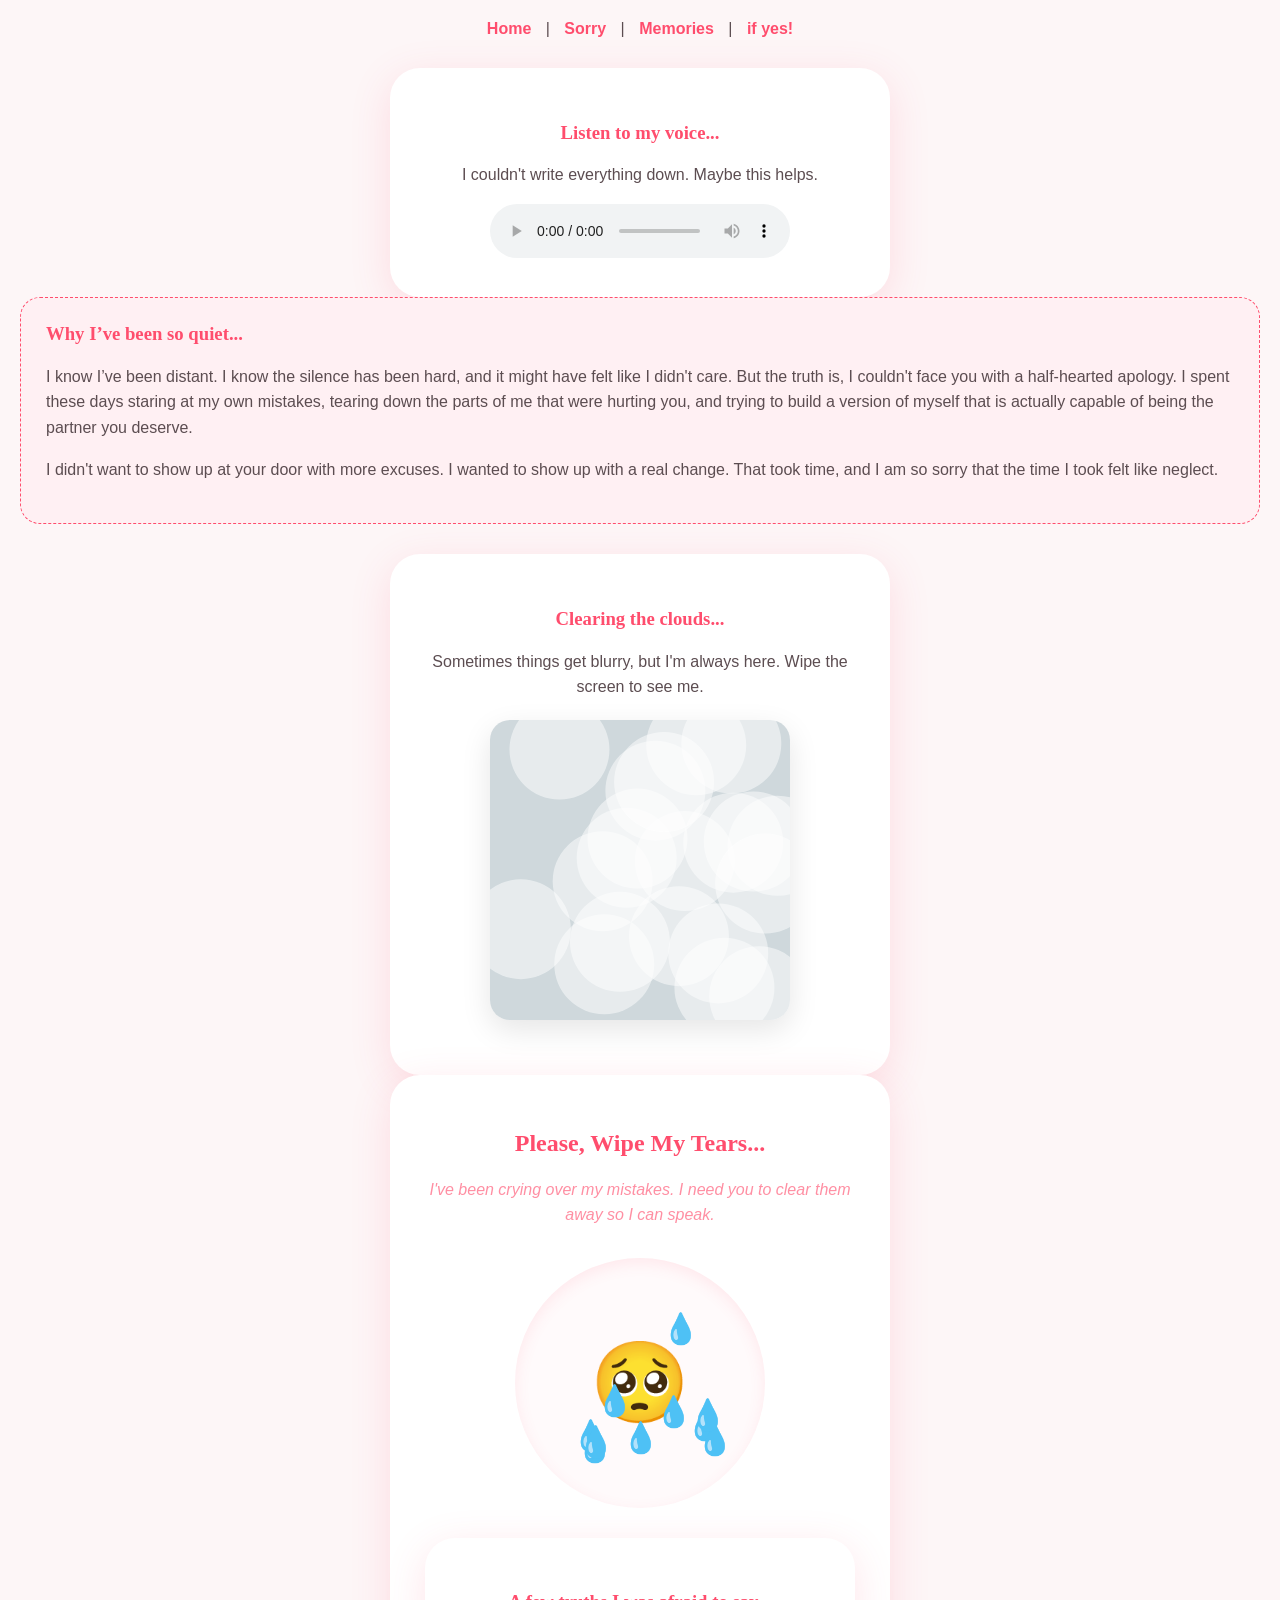
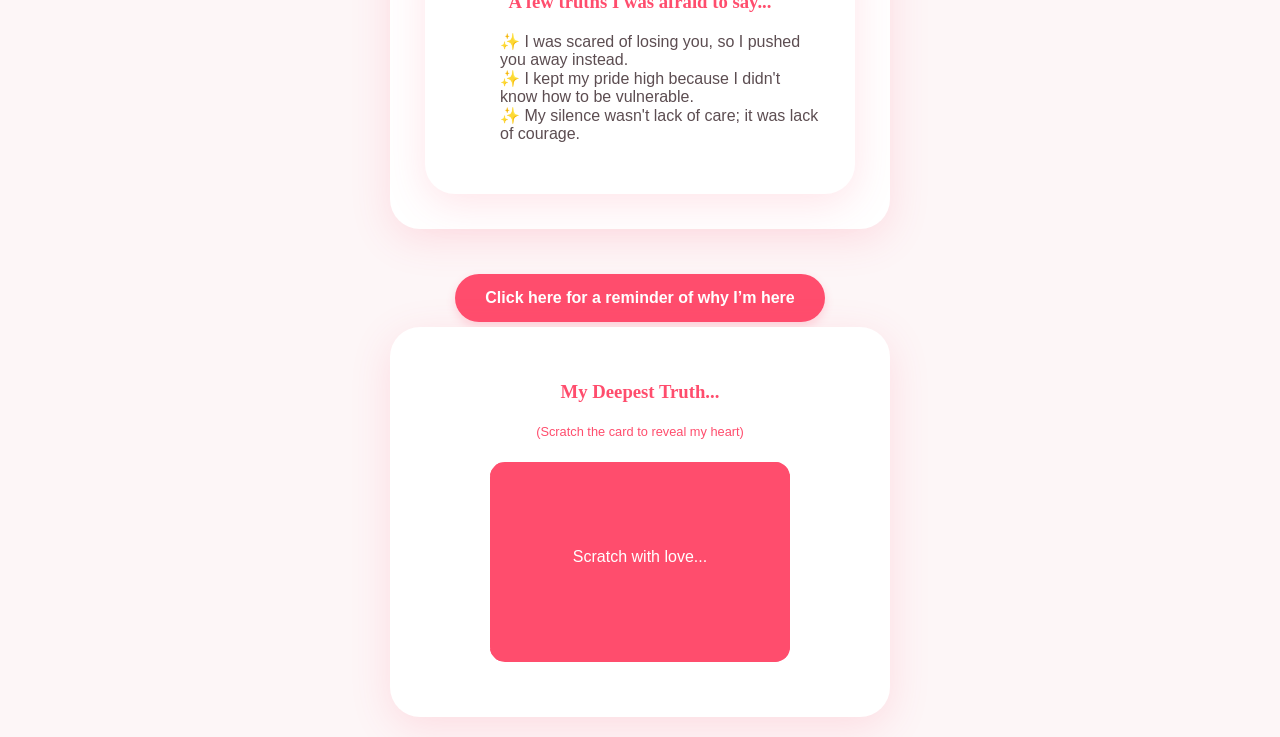
==== apology.html @ 4a4481d3 "Add files via upload" ====
<!DOCTYPE html>
<html lang="en">
<head>
    <meta charset="UTF-8">
    <meta name="viewport" content="width=1024">
    <meta name="viewport" content="width=device-width, initial-scale=1.0">
    <title>I am Sorry</title>
    <script>function createFloatingHeart() {
    const heart = document.createElement('div');
    heart.innerHTML = '❤️';
    heart.style.position = 'fixed';
    heart.style.bottom = '-20px';
    heart.style.left = Math.random() * 100 + 'vw';
    heart.style.fontSize = (Math.random() * 10 + 10) + 'px';
    heart.style.opacity = Math.random();
    heart.style.transition = 'transform 5s linear, opacity 5s linear';
    heart.style.pointerEvents = 'none';
    heart.style.zIndex = '0'; // Stays behind your content
    document.body.appendChild(heart);

    setTimeout(() => {
        heart.style.transform = `translateY(-110vh) rotate(${Math.random() * 360}deg)`;
        heart.style.opacity = '0';
    }, 100);

    setTimeout(() => heart.remove(), 6000);
}

// Create a new heart every 300ms
setInterval(createFloatingHeart, 300);</script>
    <link rel="stylesheet" href="un.css">
    <style>
        /* Special styles for the game area */
        #game-area {
            width: 250px;
            height: 250px;
            margin: 30px auto;
            position: relative;
            background: #fffafb;
            border-radius: 50%;
            display: flex;
            justify-content: center;
            align-items: center;
            font-size: 80px; /* Base face emoji size */
            cursor: pointer;
            box-shadow: inset 0 5px 15px rgba(255, 77, 109, 0.1);
        }
        .tear {
            position: absolute;
            font-size: 30px; /* Size of the water drops */
            transition: opacity 0.3s ease, transform 0.3s ease;
        }
        #apology-text {
            display: none; /* Text starts hidden */
            margin-top: 30px;
            text-align: left;
            border-top: 1px solid #eee;
            padding-top: 20px;
        }
        #game-instruction { margin-bottom: 20px; font-style: italic; color: #ff8fa3; }
    </style>
</head>
<body>
     <div class="nav-bar">
    <a href="index.html">Home</a> | 
    <a href="apology.html">Sorry</a> | 
    <a href="memories.html">Memories</a> | 
    <a href="future.html">if yes!</a>
</div>  
    <div class="container">
    <h3>Listen to my voice...</h3>
    <p>I couldn't write everything down. Maybe this helps.</p>
    <audio controls>
        <source src="sorry.mp3" type="audio/mpeg">
    </audio>
</div>
    <div style="background: #fff0f3; padding: 25px; border-radius: 20px; margin-bottom: 30px; border: 1px dashed #ff4d6d;">
    <h3 style="color: #ff4d6d; margin-top: 0;">Why I’ve been so quiet...</h3>
    <p>I know I’ve been distant. I know the silence has been hard, and it might have felt like I didn't care. But the truth is, I couldn't face you with a half-hearted apology. I spent these days staring at my own mistakes, tearing down the parts of me that were hurting you, and trying to build a version of myself that is actually capable of being the partner you deserve.</p>
    <p>I didn't want to show up at your door with more excuses. I wanted to show up with a real change. That took time, and I am so sorry that the time I took felt like neglect.</p>
</div>
<div class="container">
    <h3>Clearing the clouds...</h3>
    <p>Sometimes things get blurry, but I'm always here. Wipe the screen to see me.</p>
    
    <div id="fog-wrapper">
        <div id="hidden-photo"></div>
        <canvas id="fog-canvas"></canvas>
    </div>
</div>
    <div class="container">
        <h2>Please, Wipe My Tears...</h2>
        <p id="game-instruction">I've been crying over my mistakes. I need you to clear them away so I can speak.</p>
        
        <div id="game-area">
            <span id="face">🥺</span> </div>

        <div id="apology-text">
    <h2 style="color: #ff4d6d; font-size: 2.2rem; margin-bottom: 20px;">I’m ready to be better.</h2>
    
    <div style="text-align: left; line-height: 1.8; color: #5c4d51;">
        <p>You didn’t deserve the pain I caused. When I look back at the past, I see a version of myself that was lost—someone who didn't know how to treasure what was right in front of him. I took for granted the peace you brought into my life, and I am so deeply sorry for the moments I let my own insecurities turn into your burden.</p>

        <p>I’ve spent these last few days in total silence, just trying to process how I could be so blind. It wasn't just about what I did or didn't do; it was about the way I made you feel unseen. That realization is the heaviest thing I’ve ever carried.</p>

        <p><strong>I don't just want to "fix" this.</strong> I want to rebuild it. I want to build a foundation that is stronger, deeper, and more honest than anything we’ve had before. I want to be the person who hears you, holds you, and protects you—not just when it’s easy, but when it’s hard.</p>

        <p>I know words are just echoes, but they are all I have right now to reach you. I am ready to do the work. I am ready to earn my place back in your life, one day at a time, for as long as it takes. You are the only person I want to walk through this life with. Please, let me show you the man I am becoming for us.</p>
        <div style="margin-top: 50px;">
    <h3>My Path Forward</h3>
    <p>I have mapped out exactly how I want to be better for you. It’s not just words; it’s a plan:</p>
    <div style="display: flex; flex-direction: column; gap: 10px; margin-top: 15px;">
        <div style="background: white; padding: 15px; border-radius: 10px; border: 1px solid #ff4d6d;">
            <strong>Listening First:</strong> I am learning to listen to hear you, not to respond.
        </div>
        <div style="background: white; padding: 15px; border-radius: 10px; border: 1px solid #ff4d6d;">
            <strong>Being Present:</strong> I am committing to being the safe space where you can share anything without fear of judgment.
        </div>
        <div style="background: white; padding: 15px; border-radius: 10px; border: 1px solid #ff4d6d;">
            <strong>Consistency:</strong> I want to show up for you, every day, in the small ways that actually matter.
        </div>
    </div>
</div>
        <p style="text-align: center; margin-top: 30px; font-size: 1.2rem; font-weight: bold;"><a href="future.html" class="btn">Can we try again?</a></p>
    </div>
</div>
<div class="container">
    <h3>A few truths I was afraid to say...</h3>
    <ul id="confession-list" style="text-align: left; list-style: none;">
        <li>✨ I was scared of losing you, so I pushed you away instead.</li>
        <li>✨ I kept my pride high because I didn't know how to be vulnerable.</li>
        <li>✨ My silence wasn't lack of care; it was lack of courage.</li>
    </ul>
</div>
    </div>
    
    <div style="margin-top: 40px; text-align: center;">
    <button onclick="showSurprise()" style="background: #ff4d6d; color: white; border: none; padding: 15px 30px; border-radius: 30px; cursor: pointer; font-size: 1rem;">
        Click here for a reminder of why I’m here
    </button>
    <p id="surprise" style="display: none; margin-top: 20px; font-size: 1.2rem; font-style: italic; color: #ff4d6d;">
        "Because the version of us that makes it through this will be stronger than anything else in the world. I still believe in 'us' more than I believe in anything else."
    </p>
</div>

<div class="container">
    <h3>My Deepest Truth...</h3>
    <p style="font-size: 0.8rem; color: #ff4d6d;">(Scratch the card to reveal my heart)</p>
    
    <div class="scratch-container">
        <div class="secret-para">
            <p>
                "In a world full of noise, you are my favorite sound. I’m sorry for the silence—I promise to be your safe place from now until forever. I love you, Pookie."</p>
        </div>
        <canvas id="scratch-canvas" width="300" height="200"></canvas>
    </div>
</div>
<script>function initScratchCard() {
    const canvas = document.getElementById('scratch-canvas');
    if (!canvas) return;
    const ctx = canvas.getContext('2d');
    
    // 1. Fill the canvas with a "Scratch Layer" color
    ctx.fillStyle = '#ff4d6d'; // You can also use a gradient or image here
    ctx.fillRect(0, 0, canvas.width, canvas.height);
    
    // Add some "shimmer" text to the scratch layer
    ctx.fillStyle = "white";
    ctx.font = "16px Arial";
    ctx.textAlign = "center";
    ctx.fillText("Scratch with love...", canvas.width/2, canvas.height/2);

    let isDrawing = false;

    function scratch(e) {
        if (!isDrawing) return;
        
        // Get correct coordinates for mouse or touch
        const rect = canvas.getBoundingClientRect();
        const x = (e.clientX || e.touches[0].clientX) - rect.left;
        const y = (e.clientY || e.touches[0].clientY) - rect.top;

        ctx.globalCompositeOperation = 'destination-out'; // The magic "eraser" mode
        ctx.beginPath();
        ctx.arc(x, y, 20, 0, Math.PI * 2); // Size of the scratch "brush"
        ctx.fill();
    }

    // Event Listeners for Mouse & Touch
    canvas.addEventListener('mousedown', () => isDrawing = true);
    canvas.addEventListener('touchstart', () => isDrawing = true);
    window.addEventListener('mouseup', () => isDrawing = false);
    window.addEventListener('touchend', () => isDrawing = false);
    canvas.addEventListener('mousemove', scratch);
    canvas.addEventListener('touchmove', scratch);
}

// Run it when the page loads
window.addEventListener('DOMContentLoaded', initScratchCard);</script>
<script>
    function showSurprise() {
        document.getElementById('surprise').style.display = 'block';
    }
</script>

    <script>
        // --- GAME LOGIC ---
        const gameArea = document.getElementById('game-area');
        const face = document.getElementById('face');
        const apologyText = document.getElementById('apology-text');
        const instruction = document.getElementById('game-instruction');
        const tearCount = 10; // Number of tears she has to click
        let remainingTears = tearCount;

        // Generate tears randomly inside the face area
        for (let i = 0; i < tearCount; i++) {
            const tear = document.createElement('span');
            tear.innerHTML = '💧';
            tear.className = 'tear';
            
            // Random position (adjusting slightly so they stay near the eyes/face)
            const randomTop = Math.random() * 60 + 20; // 20% to 80% from top
            const randomLeft = Math.random() * 60 + 20; // 20% to 80% from left
            
            tear.style.top = `${randomTop}%`;
            tear.style.left = `${randomLeft}%`;
            
            // When she clicks a tear
            tear.addEventListener('click', function(e) {
                // Prevent clicking on the 'face' beneath
                e.stopPropagation(); 
                
                // Animate and remove the tear
                this.style.opacity = '0';
                this.style.transform = 'scale(2)';
                
                setTimeout(() => {
                    this.remove();
                    remainingTears--;
                    
                    // Check if all tears are cleared
                    if (remainingTears === 0) {
                        endGame();
                    }
                }, 300);
            });
            
            gameArea.appendChild(tear);
        }

        function endGame() {
            face.innerHTML = '😌'; // Face changes to relief
            gameArea.style.cursor = 'default';
            instruction.innerHTML = "Thank you. Now, please read my heart.";
            
            // Show the apology text smoothly
            apologyText.style.display = 'block';
            apologyText.style.animation = 'fadeIn 1.5s';
        }
    </script>
    <style>
        /* Subtle fade-in animation */
        @keyframes fadeIn { from { opacity: 0; } to { opacity: 1; } }
    </style>


<script>
    const canvas = document.getElementById('scratch');
    const ctx = canvas.getContext('2d');
    ctx.fillStyle = "#ff4d6d";
    ctx.fillRect(0,0,300,100);
    
    canvas.onmousemove = (e) => {
        ctx.clearRect(e.offsetX, e.offsetY, 20, 20);
        if(e.offsetX > 250) document.getElementById('revealed').style.display = 'block';
    }
</script>
<script>function initFogEffect() {
    const canvas = document.getElementById('fog-canvas');
    if (!canvas) return;
    
    const ctx = canvas.getContext('2d');
    const container = document.getElementById('fog-wrapper');
    
    // Set canvas size to match the container
    canvas.width = container.offsetWidth;
    canvas.height = container.offsetHeight;

    // 1. Create the "Cloudy/Foggy" layer
    ctx.fillStyle = "#cfd8dc"; // Soft grey-blue cloud color
    ctx.fillRect(0, 0, canvas.width, canvas.height);
    
    // Add some "fog" texture
    ctx.fillStyle = "white";
    ctx.globalAlpha = 0.5;
    for(let i=0; i<20; i++) {
        ctx.beginPath();
        ctx.arc(Math.random()*canvas.width, Math.random()*canvas.height, 50, 0, Math.PI*2);
        ctx.fill();
    }
    ctx.globalAlpha = 1.0;

    let isWiping = false;

    function wipe(e) {
        if (!isWiping) return;
        
        const rect = canvas.getBoundingClientRect();
        const x = (e.clientX || e.touches[0].clientX) - rect.left;
        const y = (e.clientY || e.touches[0].clientY) - rect.top;

        // The "Erasing" effect
        ctx.globalCompositeOperation = 'destination-out';
        ctx.beginPath();
        ctx.arc(x, y, 30, 0, Math.PI * 2); // Size of the wipe
        ctx.fill();
    }

    // Mouse Events
    canvas.addEventListener('mousedown', () => isWiping = true);
    window.addEventListener('mouseup', () => isWiping = false);
    canvas.addEventListener('mousemove', wipe);

    // Touch Events (Mobile)
    canvas.addEventListener('touchstart', (e) => { isWiping = true; wipe(e); });
    canvas.addEventListener('touchend', () => isWiping = false);
    canvas.addEventListener('touchmove', (e) => { e.preventDefault(); wipe(e); });
}

// Ensure it runs after the page is fully loaded
window.addEventListener('load', initFogEffect);</script>
</body>
</html>
---- un.css ----
body { background: #fdf6f7; color: #5c4d51; font-family: 'Segoe UI', sans-serif; display: flex; flex-direction: column; align-items: center; min-height: 100vh; margin: 0; padding: 20px; }
.container { background: white; padding: 40px; border-radius: 30px; box-shadow: 0 10px 30px rgba(0,0,0,0.08); max-width: 600px; text-align: center; }
h1, h2 { color: #ff4d6d; }
.btn { display: inline-block; margin-top: 20px; padding: 12px 30px; background: #ff4d6d; color: white; text-decoration: none; border-radius: 25px; transition: 0.3s; }
.btn:hover { transform: scale(1.05); background: #ff758c; }
#heart-rain { position: fixed; top: 0; left: 0; width: 100%; height: 100%; pointer-events: none; z-index: -1; }
.nav-bar { margin-bottom: 30px; }
.nav-bar a { margin: 0 10px; color: #ff4d6d; text-decoration: none; font-weight: bold; }

@import url('https://fonts.googleapis.com/css2?family=Dancing+Script:wght@600&family=Outfit:wght@300;400&display=swap');

body {
    background: #fdf6f7;
    color: #5c4d51;
    font-family: 'Outfit', sans-serif;
    display: flex;
    justify-content: center;
    align-items: center;
    min-height: 100vh;
    margin: 0;
    padding: 20px;
    overflow-x: hidden;
}

.container {
    background: white;
    padding: 40px;
    border-radius: 30px;
    box-shadow: 0 10px 30px rgba(255, 77, 109, 0.1);
    max-width: 600px;
    text-align: center;
    width: 90%; /* Mobile friendly */
}

h1, h2 {
    font-family: 'Dancing Script', cursive;
    color: #ff4d6d;
}

p { font-weight: 300; }

.btn {
    display: inline-block;
    margin-top: 20px;
    padding: 12px 30px;
    background: #ff4d6d;
    color: white;
    text-decoration: none;
    border-radius: 25px;
    font-weight: 400;
    transition: 0.3s;
}

.btn:hover { transform: scale(1.05); background: #ff758c; }



/* 1. Global Reset & Soft Animations */
* { box-sizing: border-box; }
body {
    background-color: #fdf6f7;
    color: #5c4d51;
    font-family: 'Outfit', sans-serif;
    margin: 0;
    padding: 20px;
    display: flex;
    justify-content: center;
    align-items: center;
    min-height: 100vh;
    animation: pulseBg 10s infinite alternate;
}

@keyframes pulseBg {
    0% { background-color: #fdf6f7; }
    50% { background-color: #fff0f3; }
    100% { background-color: #fdf6f7; }
}

/* 2. Unified Container */
.container {
    background: white;
    padding: 40px;
    border-radius: 30px;
    box-shadow: 0 10px 30px rgba(255, 77, 109, 0.1);
    max-width: 600px;
    width: 100%;
    text-align: center;
}

/* 3. Text Styling */
h1, h2, h3 { font-family: 'Dancing Script', cursive; color: #ff4d6d; }
p { font-weight: 300; line-height: 1.6; }

/* 4. Unified Button Styles (Works for <button> and class="btn") */
.btn, button {
    display: inline-block;
    padding: 15px 35px;
    background: #ff4d6d;
    color: white;
    text-decoration: none;
    border-radius: 30px;
    font-weight: 600;
    border: none;
    cursor: pointer;
    transition: all 0.3s ease;
    box-shadow: 0 4px 15px rgba(255, 77, 109, 0.3);
    margin: 10px;
}

.btn:hover, button:hover {
    transform: translateY(-3px);
    box-shadow: 0 8px 20px rgba(255, 77, 109, 0.4);
    background: #ff758c;
}

/* 5. Footer & Navigation */
footer { margin-top: 50px; font-size: 0.8rem; color: #aaa; }
.nav-bar { margin-bottom: 30px; }
.nav-bar a { margin: 0 10px; color: #ff4d6d; text-decoration: none; font-weight: bold; }

/* 6. Dark Mode Support */
@media (prefers-color-scheme: dark) {
    body { background: #121212; color: #ffffff; }
    .container { background: #1e1e1e; }
}





/* Global Reset & Base Style */
* { box-sizing: border-box; transition: background-color 0.5s ease; }

body {
    background-color: #fdf6f7;
    color: #5c4d51;
    font-family: 'Outfit', sans-serif;
    margin: 0;
    min-height: 100vh;
    display: flex;
    justify-content: center;
    align-items: center;
    padding: 20px;
}

.container {
    background: white;
    padding: 35px;
    border-radius: 30px;
    box-shadow: 0 10px 40px rgba(255, 77, 109, 0.15);
    max-width: 500px;
    width: 100%;
    text-align: center;
}

h1 { font-family: 'Dancing Script', cursive; color: #ff4d6d; font-size: 2.5rem; margin-bottom: 10px; }

.feature-box {
    margin: 20px 0;
    padding: 15px;
    background: #fffafb;
    border-radius: 20px;
}

/* Unified Button Style */
.btn, button {
    padding: 12px 25px;
    background: #ff4d6d;
    color: white;
    text-decoration: none;
    border-radius: 25px;
    font-weight: 600;
    border: none;
    cursor: pointer;
    margin: 5px;
    font-size: 0.9rem;
    box-shadow: 0 4px 10px rgba(255, 77, 109, 0.2);
}

.btn:hover, button:hover {
    transform: scale(1.05);
    background: #ff758c;
}

hr { border: none; border-top: 1px solid #eee; margin: 25px 0; }

.nav-links { display: flex; flex-direction: column; gap: 10px; }


/* Envelope Container */
.envelopes-container {
    display: flex;
    justify-content: center;
    gap: 50px;
    flex-wrap: wrap;
    margin-top: 50px;
}

.envelope-wrapper {
    position: relative;
    cursor: pointer;
}

.letter-check {
    display: none; /* Hide the actual checkbox */
}

.envelope {
    position: relative;
    width: 150px;
    height: 100px;
    background: #ffccd5; /* Bottom fold color */
}

/* The Paper inside */
.letter {
    position: absolute;
    bottom: 0;
    left: 10px;
    width: 130px;
    height: 80px;
    background: white;
    padding: 10px;
    font-size: 10px;
    transition: 0.5s;
    z-index: 2;
    overflow: hidden;
    box-shadow: 0 0 5px rgba(0,0,0,0.1);
}

.letter p { font-size: 0.6rem; color: #ff4d6d; line-height: 1.2; }

/* The Flap (Top) */
.top {
    position: absolute;
    top: 0;
    left: 0;
    width: 0;
    height: 0;
    border-left: 75px solid transparent;
    border-right: 75px solid transparent;
    border-top: 60px solid #ff4d6d; /* Flap color */
    transform-origin: top;
    transition: 0.4s;
    z-index: 4;
}

/* The Front sides of envelope */
.front {
    position: absolute;
    bottom: 0;
    left: 0;
    width: 0;
    height: 0;
    border-left: 75px solid #ffccd5;
    border-right: 75px solid #ffccd5;
    border-bottom: 50px solid #ffb3c1;
    z-index: 3;
}

/* THE ACTION: When checkbox is checked */
.letter-check:checked + .envelope .top {
    transform: rotateX(180deg);
    z-index: 1;
}

.letter-check:checked + .envelope .letter {
    transform: translateY(-50px);
    height: 120px;
    z-index: 2;
}

.label-text {
    margin-top: 15px;
    font-weight: bold;
    font-size: 0.8rem;
    color: #ff4d6d;
}   


/* Timeline Container */
.timeline {
    position: relative;
    max-width: 400px;
    margin: 40px auto;
    padding-left: 30px;
    text-align: left;
    border-left: 2px dashed #ffb3c1;
}

.timeline-item {
    position: relative;
    margin-bottom: 40px;
}

.timeline-dot {
    position: absolute;
    left: -37px;
    top: 5px;
    width: 12px;
    height: 12px;
    background: #ff4d6d;
    border-radius: 50%;
    border: 2px solid white;
}

.timeline-date {
    font-weight: bold;
    color: #ff4d6d;
    font-size: 0.9rem;
}

.timeline-content {
    background: #fffafb;
    padding: 15px;
    border-radius: 15px;
    box-shadow: 0 5px 15px rgba(255, 77, 109, 0.05);
}

.timeline-content h4 {
    margin: 0 0 5px 0;
    font-size: 1rem;
}

.timeline-content p {
    margin: 0;
    font-size: 0.85rem;
    color: #777;
}

/* Future Pulsing Effect */
.pulsing {
    animation: heartbeat 1.5s infinite;
    background: #ff4d6d;
    box-shadow: 0 0 0 0 rgba(255, 77, 109, 0.7);
}

@keyframes heartbeat {
    0% { transform: scale(1); box-shadow: 0 0 0 0 rgba(255, 77, 109, 0.7); }
    70% { transform: scale(1.2); box-shadow: 0 0 0 10px rgba(255, 77, 109, 0); }
    100% { transform: scale(1); box-shadow: 0 0 0 0 rgba(255, 77, 109, 0); }
}

.highlight .timeline-content {
    border: 1px solid #ff4d6d;
    background: #fff0f3;
}
.scratch-container {
    position: relative;
    width: 300px;
    height: 200px;
    margin: 20px auto;
    user-select: none; /* Prevents text highlighting while scratching */
}

.secret-para {
    position: absolute;
    top: 0;
    left: 0;
    width: 100%;
    height: 100%;
    background: #fff0f3;
    padding: 15px;
    display: flex;
    align-items: center;
    justify-content: center;
    border-radius: 15px;
    border: 2px dashed #ff4d6d;
}

.secret-para p {
    font-size: 0.85rem;
    line-height: 1.4;
    color: #5c4d51;
    margin: 0;
}

#scratch-canvas {
    position: absolute;
    top: 0;
    left: 0;
    cursor: crosshair;
    border-radius: 15px;
    touch-action: none; /* Crucial for mobile scratching */
}

.secret-para p {
    font-family: 'Dancing Script', cursive; /* Makes it look like a handwritten note */
    font-size: 1.2rem;
    line-height: 1.5;
    color: #ff4d6d;
    text-align: center;
    padding: 10px;
}

#fog-wrapper {
    position: relative;
    width: 300px;
    height: 300px;
    margin: 20px auto;
    border-radius: 20px;
    overflow: hidden;
    box-shadow: 0 10px 30px rgba(0,0,0,0.1);
    cursor: crosshair;
}

#hidden-photo {
    position: absolute;
    top: 0;
    left: 0;
    width: 100%;
    height: 100%;
    background-image: url('your-happy-photo.jpg'); /* REPLACE WITH YOUR PHOTO NAME */
    background-size: cover;
    background-position: center;
}

#fog-canvas {
    position: absolute;
    top: 0;
    left: 0;
    z-index: 2;
    touch-action: none; /* Prevents scrolling while wiping on mobile */
}

.time-capsule {
    background: #fff0f3;
    padding: 20px;
    border-radius: 20px;
    border-left: 5px solid #ff4d6d;
    margin: 20px 0;
    font-style: italic;
}
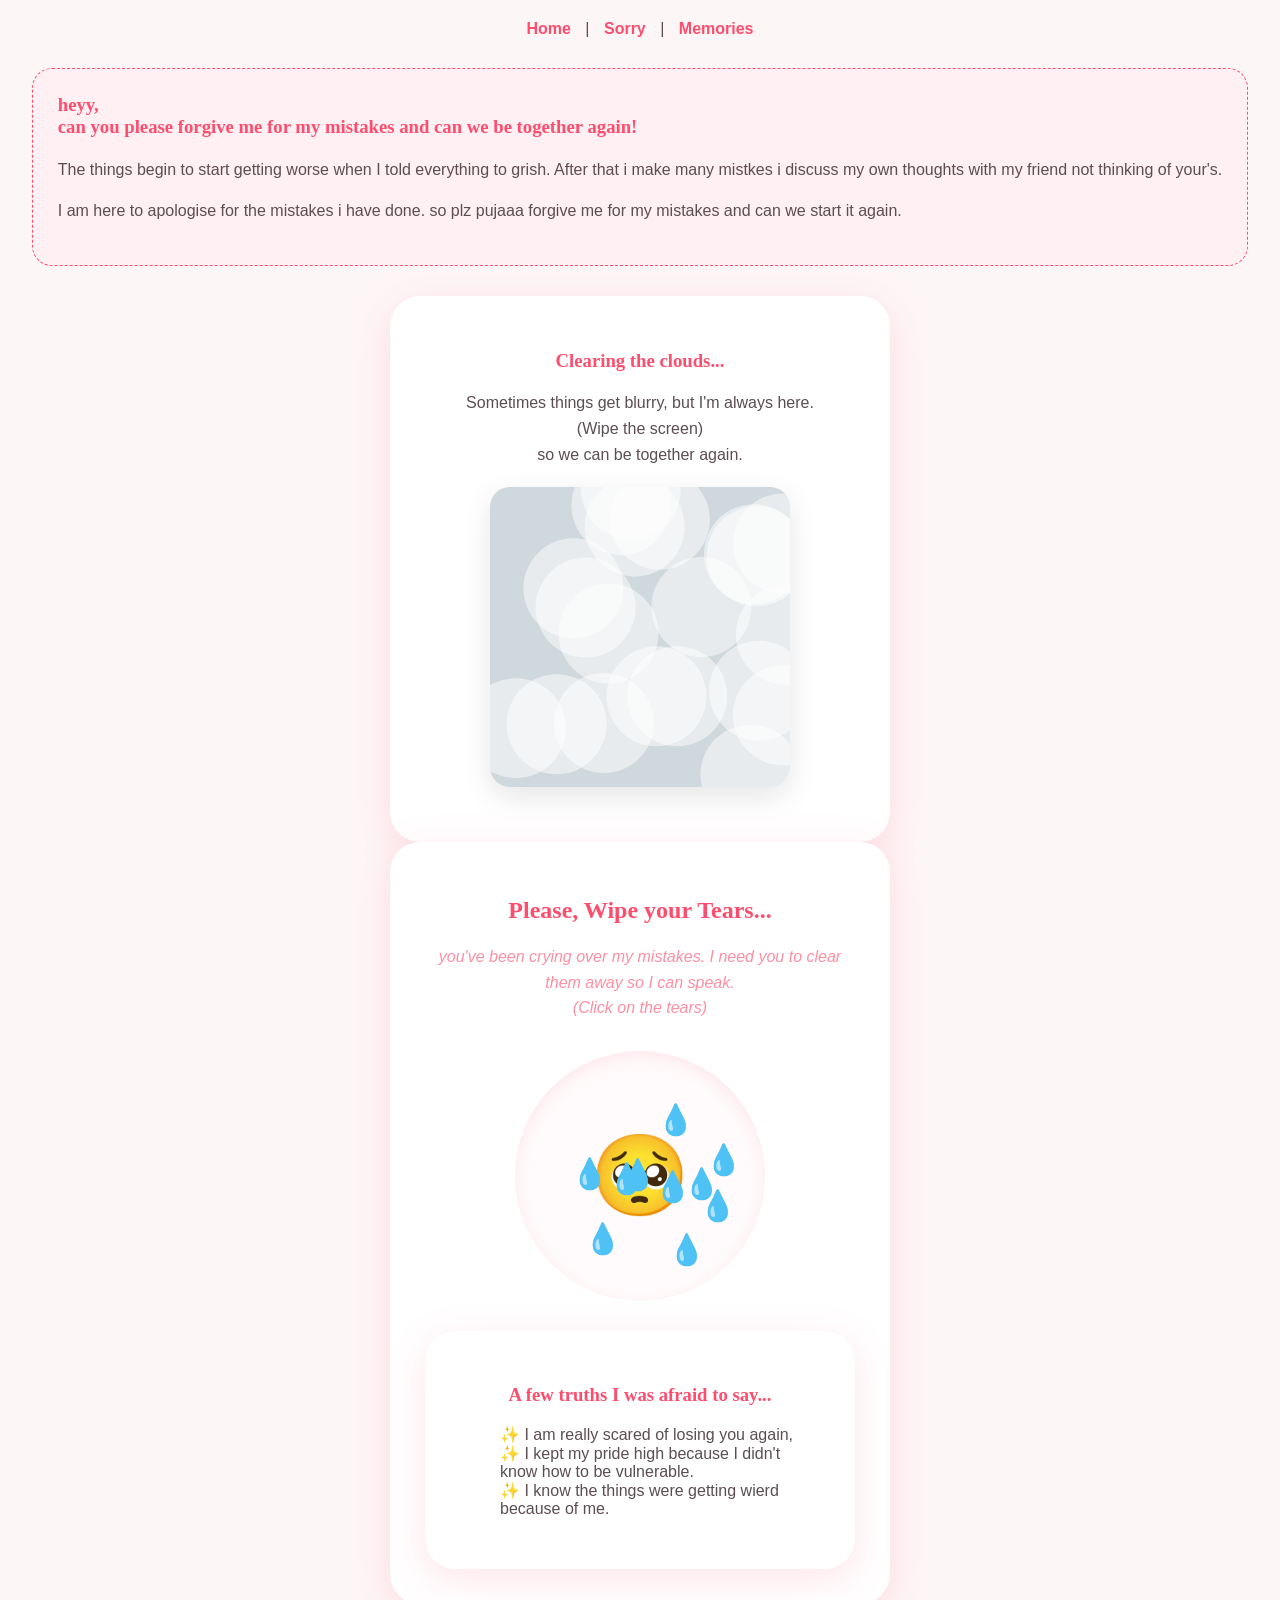
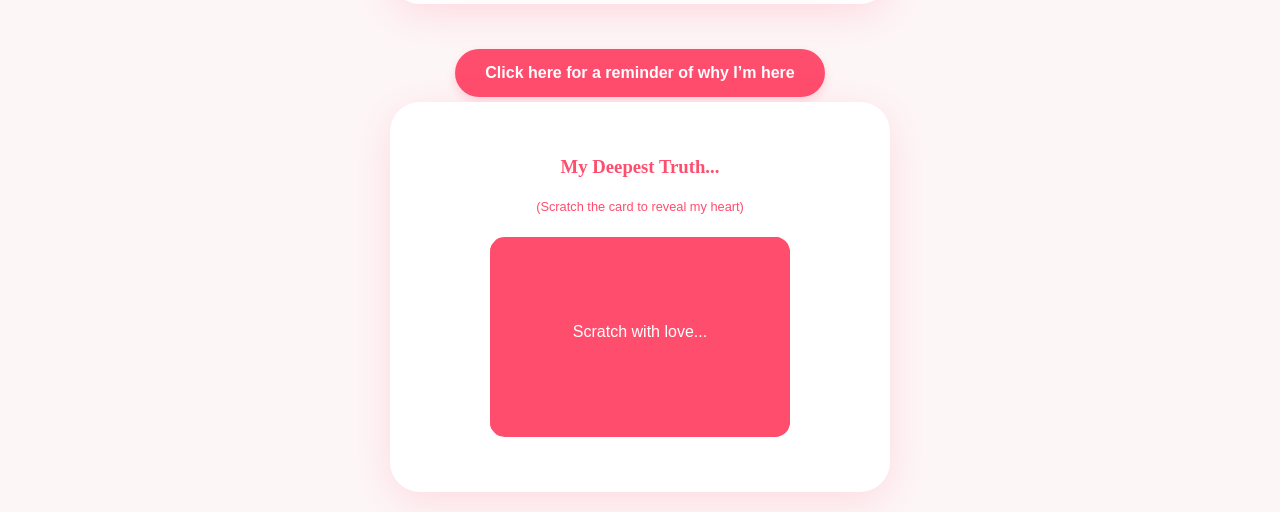
==== commit ead1e1b9: "Update apology.html" ====
--- a/apology.html
+++ b/apology.html
@@ -61,27 +61,26 @@
     </style>
 </head>
 <body>
+    <div id="loader">
+    <div class="heart-pulse"></div>
+</div>
+
      <div class="nav-bar">
     <a href="index.html">Home</a> | 
     <a href="apology.html">Sorry</a> | 
-    <a href="memories.html">Memories</a> | 
-    <a href="future.html">if yes!</a>
+    <a href="memories.html">Memories</a>
 </div>  
-    <div class="container">
-    <h3>Listen to my voice...</h3>
-    <p>I couldn't write everything down. Maybe this helps.</p>
-    <audio controls>
-        <source src="sorry.mp3" type="audio/mpeg">
-    </audio>
-</div>
+    
     <div style="background: #fff0f3; padding: 25px; border-radius: 20px; margin-bottom: 30px; border: 1px dashed #ff4d6d;">
-    <h3 style="color: #ff4d6d; margin-top: 0;">Why I’ve been so quiet...</h3>
-    <p>I know I’ve been distant. I know the silence has been hard, and it might have felt like I didn't care. But the truth is, I couldn't face you with a half-hearted apology. I spent these days staring at my own mistakes, tearing down the parts of me that were hurting you, and trying to build a version of myself that is actually capable of being the partner you deserve.</p>
-    <p>I didn't want to show up at your door with more excuses. I wanted to show up with a real change. That took time, and I am so sorry that the time I took felt like neglect.</p>
+    <h3 style="color: #ff4d6d; margin-top: 0;">heyy,<br> can you please forgive me for my mistakes and can we be together again!</h3>
+    <p>The things begin to start getting worse when I told everything to grish. After that i make many mistkes i discuss my own thoughts with my friend not thinking of your's.</p>
+    <p>I am here to apologise for the mistakes i have done. so plz pujaaa forgive me for my mistakes and can we start it again.</p>
 </div>
 <div class="container">
     <h3>Clearing the clouds...</h3>
-    <p>Sometimes things get blurry, but I'm always here. Wipe the screen to see me.</p>
+    <p>Sometimes things get blurry, but I'm always here. <br>(Wipe the screen)<br> 
+        so we can be together again.
+    </p>
     
     <div id="fog-wrapper">
         <div id="hidden-photo"></div>
@@ -89,36 +88,35 @@
     </div>
 </div>
     <div class="container">
-        <h2>Please, Wipe My Tears...</h2>
-        <p id="game-instruction">I've been crying over my mistakes. I need you to clear them away so I can speak.</p>
+        <h2>Please, Wipe your Tears...</h2>
+        <p id="game-instruction">you've been crying over my mistakes. I need you to clear them away so I can speak.<br>(Click on the tears)</p>
         
         <div id="game-area">
             <span id="face">🥺</span> </div>
 
         <div id="apology-text">
-    <h2 style="color: #ff4d6d; font-size: 2.2rem; margin-bottom: 20px;">I’m ready to be better.</h2>
+    <h2 style="color: #ff4d6d; font-size: 2.2rem; margin-bottom: 20px;">I think you're ready to be better.</h2>
     
     <div style="text-align: left; line-height: 1.8; color: #5c4d51;">
-        <p>You didn’t deserve the pain I caused. When I look back at the past, I see a version of myself that was lost—someone who didn't know how to treasure what was right in front of him. I took for granted the peace you brought into my life, and I am so deeply sorry for the moments I let my own insecurities turn into your burden.</p>
-
-        <p>I’ve spent these last few days in total silence, just trying to process how I could be so blind. It wasn't just about what I did or didn't do; it was about the way I made you feel unseen. That realization is the heaviest thing I’ve ever carried.</p>
-
-        <p><strong>I don't just want to "fix" this.</strong> I want to rebuild it. I want to build a foundation that is stronger, deeper, and more honest than anything we’ve had before. I want to be the person who hears you, holds you, and protects you—not just when it’s easy, but when it’s hard.</p>
-
-        <p>I know words are just echoes, but they are all I have right now to reach you. I am ready to do the work. I am ready to earn my place back in your life, one day at a time, for as long as it takes. You are the only person I want to walk through this life with. Please, let me show you the man I am becoming for us.</p>
+        <p>You didn’t deserve the pain I caused. I think i was able to clear all the things i have done, whenever i think of u i regret about being so rude to you, even when you were so good to me.</p>
+
+        <p>I know u have wasted so much time thinking of me but i can't resist that i was also doing the same. so i decided to make this apology website for you because i dont have anything to do.</p>
+
+        <p>i think my self realisation is the heaviest thing i am carring now a days.</p>
+
+        <p>And if you are thinking i did this all with AI and all so plz i create this whole thing only for you,<hr>4K5H_5606
         <div style="margin-top: 50px;">
     <h3>My Path Forward</h3>
-    <p>I have mapped out exactly how I want to be better for you. It’s not just words; it’s a plan:</p>
+    <p>I think i was wrong at the time when i reacted at you,you were listening to me even when the mistakes were mine</p>
     <div style="display: flex; flex-direction: column; gap: 10px; margin-top: 15px;">
         <div style="background: white; padding: 15px; border-radius: 10px; border: 1px solid #ff4d6d;">
-            <strong>Listening First:</strong> I am learning to listen to hear you, not to respond.
+            <strong> First:</strong> I am really so sorry because how i reacted you when i was angry was so wrong that I regret it later.
         </div>
         <div style="background: white; padding: 15px; border-radius: 10px; border: 1px solid #ff4d6d;">
-            <strong>Being Present:</strong> I am committing to being the safe space where you can share anything without fear of judgment.
+            <strong>Second:</strong> I am really sorry for being so annoying to you.
         </div>
         <div style="background: white; padding: 15px; border-radius: 10px; border: 1px solid #ff4d6d;">
-            <strong>Consistency:</strong> I want to show up for you, every day, in the small ways that actually matter.
-        </div>
+            <strong>Third:</strong> pujaaa you really matter to me more than even my self-respect, so please puja forgive me for my mistakes.  </div>
     </div>
 </div>
         <p style="text-align: center; margin-top: 30px; font-size: 1.2rem; font-weight: bold;"><a href="future.html" class="btn">Can we try again?</a></p>
@@ -127,9 +125,9 @@
 <div class="container">
     <h3>A few truths I was afraid to say...</h3>
     <ul id="confession-list" style="text-align: left; list-style: none;">
-        <li>✨ I was scared of losing you, so I pushed you away instead.</li>
+        <li>✨ I am really scared of losing you again,</li>
         <li>✨ I kept my pride high because I didn't know how to be vulnerable.</li>
-        <li>✨ My silence wasn't lack of care; it was lack of courage.</li>
+        <li>✨ I know the things were getting wierd because of me.</li>
     </ul>
 </div>
     </div>
@@ -329,5 +327,26 @@
 
 // Ensure it runs after the page is fully loaded
 window.addEventListener('load', initFogEffect);</script>
+<script>function setGreeting() {
+    const hour = new Date().getHours();
+    let greeting = "";
+    if (hour < 12) greeting = "Good Morning, My Sunshine ☀️";
+    else if (hour < 18) greeting = "Good Afternoon, Beautiful ✨";
+    else greeting = "Good Evening, My Love 🌙";
+    
+    document.getElementById('greeting').innerHTML = greeting;
+}
+window.addEventListener('load', setGreeting);
+
+// This makes the browser tab "blink" with a heart
+let heartToggle = true;
+setInterval(() => {
+    if (heartToggle) {
+        document.title = "❤️ Aksh loves you";
+    } else {
+        document.title = "💖 Always & Forever";
+    }
+    heartToggle = !heartToggle;
+}, 2000);</script>
 </body>
-</html>+</html>
